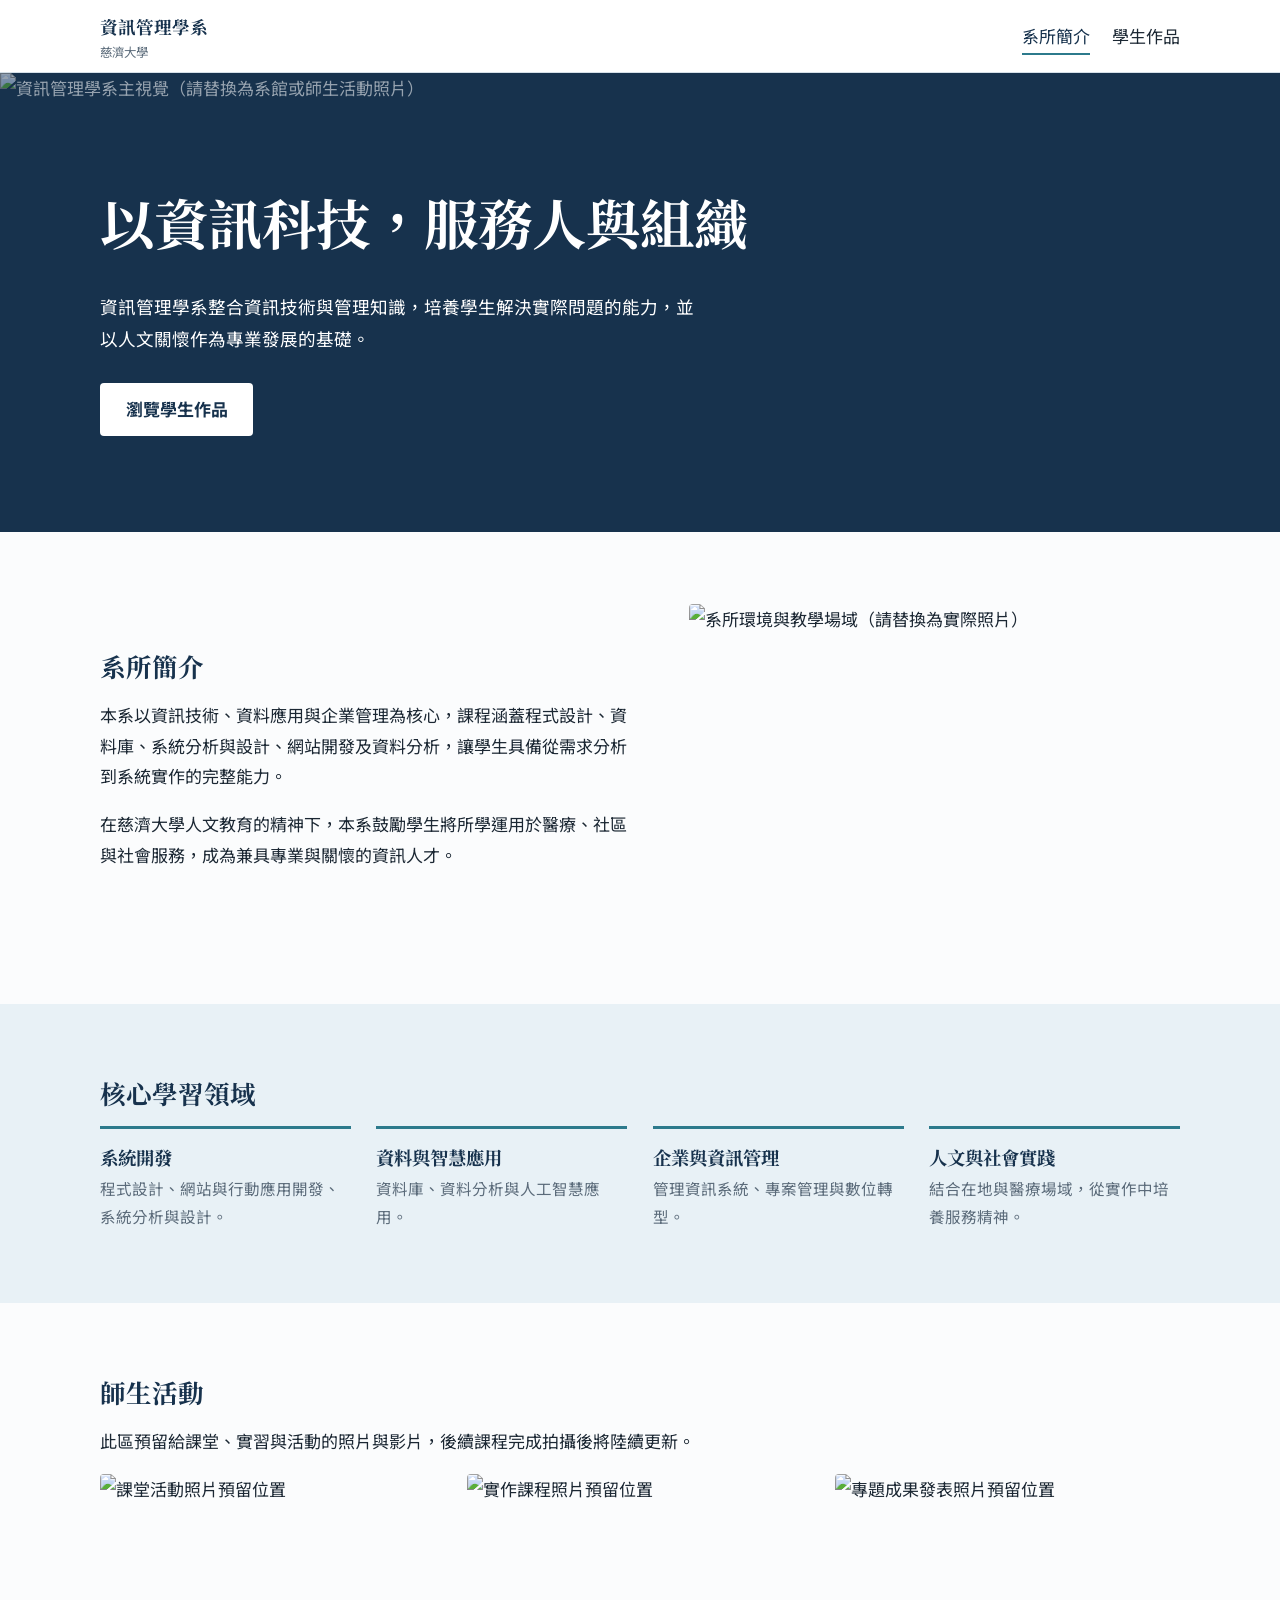
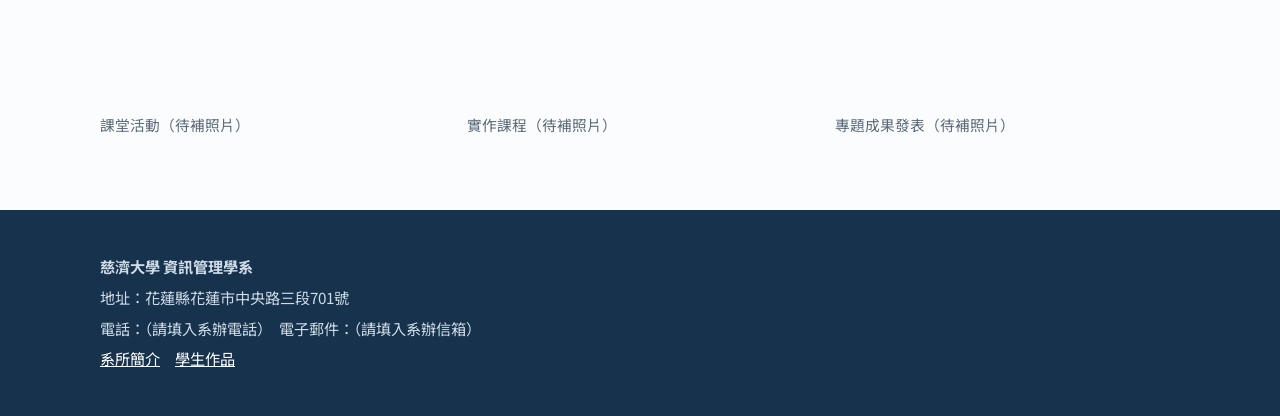
==== index.html @ 41e0106b "first commit" ====
<!DOCTYPE html>
<html lang="zh-Hant"><head><meta charset="UTF-8"><meta name="viewport" content="width=device-width, initial-scale=1">
<link rel="preconnect" href="https://fonts.googleapis.com"><link rel="preconnect" href="https://fonts.gstatic.com" crossorigin>
<link href="https://fonts.googleapis.com/css2?family=Noto+Sans+TC:wght@400;700&family=Noto+Serif+TC:wght@600;700&display=swap" rel="stylesheet">
<link rel="stylesheet" href="style.css">
<title>資訊管理學系｜慈濟大學</title>
<meta name="description" content="慈濟大學資訊管理學系：結合資訊科技、企業管理與人文關懷，培育具備整合能力的資訊人才。"></head>
<body>
<header class="site"><div class="wrap"><a class="brand" href="index.html">資訊管理學系<small>慈濟大學</small></a><nav aria-label="主選單"><a href="index.html" aria-current="page">系所簡介</a><a href="studentworks.html" >學生作品</a></nav></div></header>
<main>
<div class="hero"><img src="graph/hero.pn" alt="資訊管理學系主視覺（請替換為系館或師生活動照片）">
<div class="wrap"><h1>以資訊科技，服務人與組織</h1>
<p>資訊管理學系整合資訊技術與管理知識，培養學生解決實際問題的能力，並以人文關懷作為專業發展的基礎。</p>
<a class="btn" href="studentworks.html">瀏覽學生作品</a></div></div>

<section id="about"><div class="wrap split">
<div><h2>系所簡介</h2>
<p>本系以資訊技術、資料應用與企業管理為核心，課程涵蓋程式設計、資料庫、系統分析與設計、網站開發及資料分析，讓學生具備從需求分析到系統實作的完整能力。</p>
<p>在慈濟大學人文教育的精神下，本系鼓勵學生將所學運用於醫療、社區與社會服務，成為兼具專業與關懷的資訊人才。</p></div>
<img src="graph/campus.svg" alt="系所環境與教學場域（請替換為實際照片）"></div></section>

<section class="alt" id="fields"><div class="wrap"><h2>核心學習領域</h2>
<div class="fields">
<div><h3>系統開發</h3><p>程式設計、網站與行動應用開發、系統分析與設計。</p></div>
<div><h3>資料與智慧應用</h3><p>資料庫、資料分析與人工智慧應用。</p></div>
<div><h3>企業與資訊管理</h3><p>管理資訊系統、專案管理與數位轉型。</p></div>
<div><h3>人文與社會實踐</h3><p>結合在地與醫療場域，從實作中培養服務精神。</p></div>
</div></div></section>

<section id="gallery"><div class="wrap"><h2>師生活動</h2>
<p>此區預留給課堂、實習與活動的照片與影片，後續課程完成拍攝後將陸續更新。</p>
<div class="gallery">
<figure><img src="graph/work1.svg" alt="課堂活動照片預留位置"><figcaption>課堂活動（待補照片）</figcaption></figure>
<figure><img src="graph/work2.svg" alt="實作課程照片預留位置"><figcaption>實作課程（待補照片）</figcaption></figure>
<figure><img src="graph/work3.svg" alt="專題成果發表照片預留位置"><figcaption>專題成果發表（待補照片）</figcaption></figure>
</div></div></section>
</main>
<footer id="contact"><div class="wrap"><p><strong>慈濟大學 資訊管理學系</strong></p><p>地址：花蓮縣花蓮市中央路三段701號</p><p>電話：（請填入系辦電話）　電子郵件：（請填入系辦信箱）</p><p><a href="index.html">系所簡介</a>　<a href="studentworks.html">學生作品</a></p></div></footer>
</body></html>
---- style.css ----
:root{--navy:#17324d;--blue:#245f8f;--teal:#2c7a8c;--sky:#e8f1f6;--paper:#fbfcfd;--ink:#1b2733;--muted:#5b6b7a;--line:#d5e0e8}
*{box-sizing:border-box}
html{scroll-behavior:smooth}
body{margin:0;font-family:"Noto Sans TC","PingFang TC","Microsoft JhengHei",sans-serif;color:var(--ink);background:var(--paper);line-height:1.8;font-size:17px}
h1,h2,h3{font-family:"Noto Serif TC","PMingLiU",serif;color:var(--navy);line-height:1.35;margin:0 0 .6em}
a{color:var(--blue)}
a:focus-visible,button:focus-visible{outline:3px solid var(--teal);outline-offset:3px}
img,video{max-width:100%;display:block}
.wrap{width:min(1080px,92%);margin:0 auto}
header.site{position:sticky;top:0;z-index:10;background:rgba(255,255,255,.96);border-bottom:1px solid var(--line)}
header.site .wrap{display:flex;align-items:center;justify-content:space-between;gap:1rem;padding:.7rem 0;flex-wrap:wrap}
.brand{font-family:"Noto Serif TC",serif;font-weight:700;color:var(--navy);text-decoration:none;font-size:1.1rem}
.brand small{display:block;font:400 .78rem "Noto Sans TC",sans-serif;color:var(--muted)}
nav a{margin-left:1.4rem;text-decoration:none;color:var(--ink);padding:.3rem 0;border-bottom:2px solid transparent}
nav a:hover,nav a[aria-current="page"]{border-bottom-color:var(--teal);color:var(--navy)}
.hero{position:relative;color:#fff;background:var(--navy)}
.hero img{position:absolute;inset:0;width:100%;height:100%;object-fit:cover;opacity:.55}
.hero .wrap{position:relative;padding:7rem 0 6rem}
.hero h1{color:#fff;font-size:clamp(2rem,5vw,3.4rem);max-width:15em}
.hero p{max-width:34em;font-size:1.1rem;margin:0 0 1.8rem}
.btn{display:inline-block;background:#fff;color:var(--navy);padding:.7rem 1.6rem;border-radius:4px;text-decoration:none;font-weight:700}
.btn:hover{background:var(--sky)}
section{padding:4.5rem 0}
section.alt{background:var(--sky)}
.split{display:grid;grid-template-columns:1.1fr 1fr;gap:3rem;align-items:center}
.split img{border-radius:4px;width:100%;aspect-ratio:3/2;object-fit:cover}
.fields{display:grid;grid-template-columns:repeat(auto-fit,minmax(230px,1fr));gap:1.6rem}
.fields div{border-top:3px solid var(--teal);padding-top:1rem}
.fields h3{font-size:1.15rem;margin-bottom:.3em}
.fields p{margin:0;color:var(--muted);font-size:.97rem}
.facts{display:grid;grid-template-columns:repeat(auto-fit,minmax(200px,1fr));gap:1.5rem;margin-top:1.5rem}
.facts p{margin:0}
.facts strong{display:block;font-family:"Noto Serif TC",serif;color:var(--navy);font-size:1.15rem}
.gallery{display:grid;grid-template-columns:repeat(auto-fit,minmax(250px,1fr));gap:1.4rem}
figure{margin:0}
figure img{width:100%;aspect-ratio:3/2;object-fit:cover;border-radius:4px}
figcaption{font-size:.92rem;color:var(--muted);padding-top:.5rem}
.page-title{background:var(--navy);color:#fff;padding:4rem 0 3rem}
.page-title h1{color:#fff;margin:0 0 .3em}
.page-title p{margin:0;max-width:36em;opacity:.9}
.works{display:grid;grid-template-columns:repeat(auto-fill,minmax(300px,1fr));gap:2rem}
.work{background:#fff;border:1px solid var(--line);border-radius:4px;overflow:hidden}
.work img{width:100%;aspect-ratio:3/2;object-fit:cover}
.work div{padding:1.1rem 1.3rem 1.4rem}
.work h3{font-size:1.1rem;margin-bottom:.2em}
.work .meta{font-size:.88rem;color:var(--muted);margin:0 0 .6rem}
.work p{margin:0;font-size:.97rem}
.video-box{max-width:860px}
.video-box video{width:100%;aspect-ratio:16/9;background:#000;border-radius:4px}
footer{background:var(--navy);color:#cfdce7;padding:2.5rem 0;font-size:.95rem}
footer a{color:#fff}
footer p{margin:.2rem 0}
@media(max-width:760px){.split{grid-template-columns:1fr;gap:1.6rem}nav a{margin:0 1rem 0 0}.hero .wrap{padding:4.5rem 0 3.5rem}section{padding:3rem 0}}
@media(prefers-reduced-motion:reduce){html{scroll-behavior:auto}}
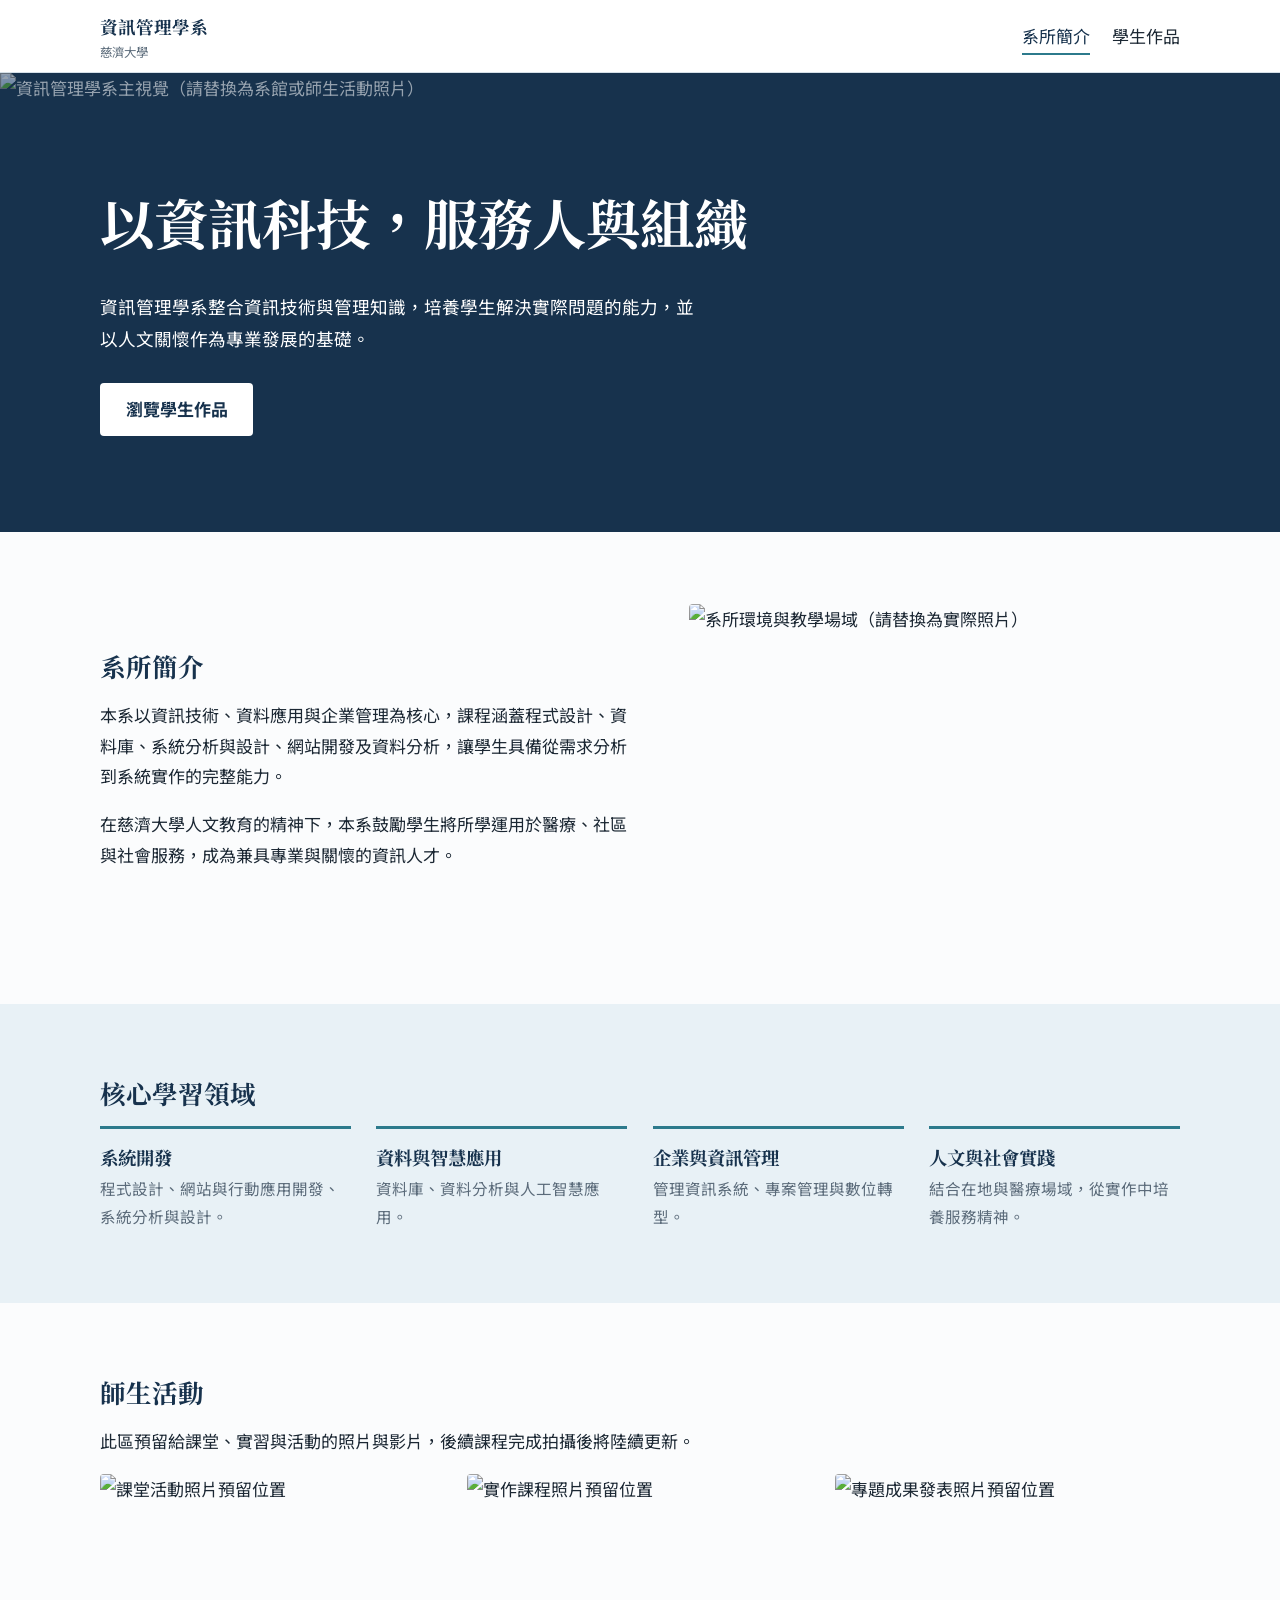
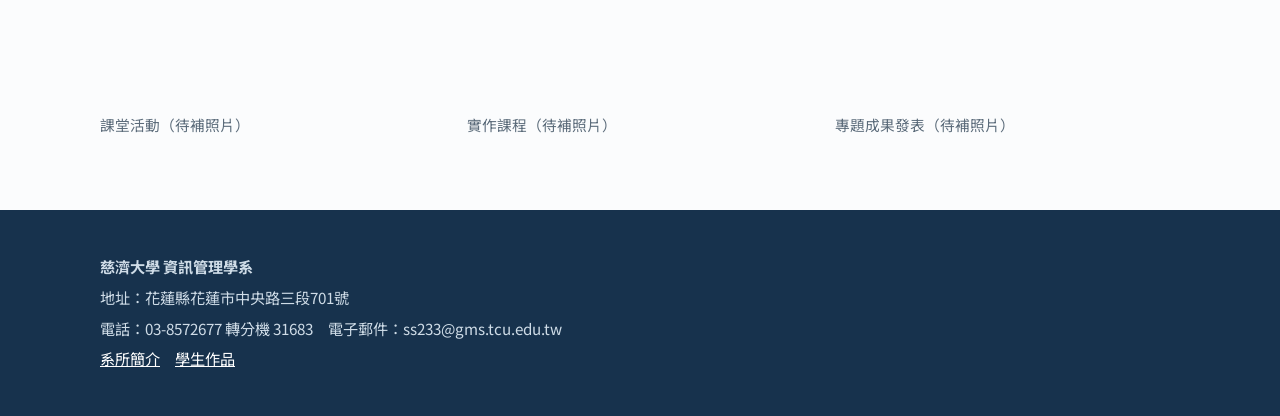
==== commit ff0fdcad: "改電話" ====
--- a/index.html
+++ b/index.html
@@ -35,5 +35,5 @@
 <figure><img src="graph/work3.svg" alt="專題成果發表照片預留位置"><figcaption>專題成果發表（待補照片）</figcaption></figure>
 </div></div></section>
 </main>
-<footer id="contact"><div class="wrap"><p><strong>慈濟大學 資訊管理學系</strong></p><p>地址：花蓮縣花蓮市中央路三段701號</p><p>電話：（請填入系辦電話）　電子郵件：（請填入系辦信箱）</p><p><a href="index.html">系所簡介</a>　<a href="studentworks.html">學生作品</a></p></div></footer>
+<footer id="contact"><div class="wrap"><p><strong>慈濟大學 資訊管理學系</strong></p><p>地址：花蓮縣花蓮市中央路三段701號</p><p>電話：03-8572677 轉分機 31683　電子郵件：ss233@gms.tcu.edu.tw</p><p><a href="index.html">系所簡介</a>　<a href="studentworks.html">學生作品</a></p></div></footer>
 </body></html>
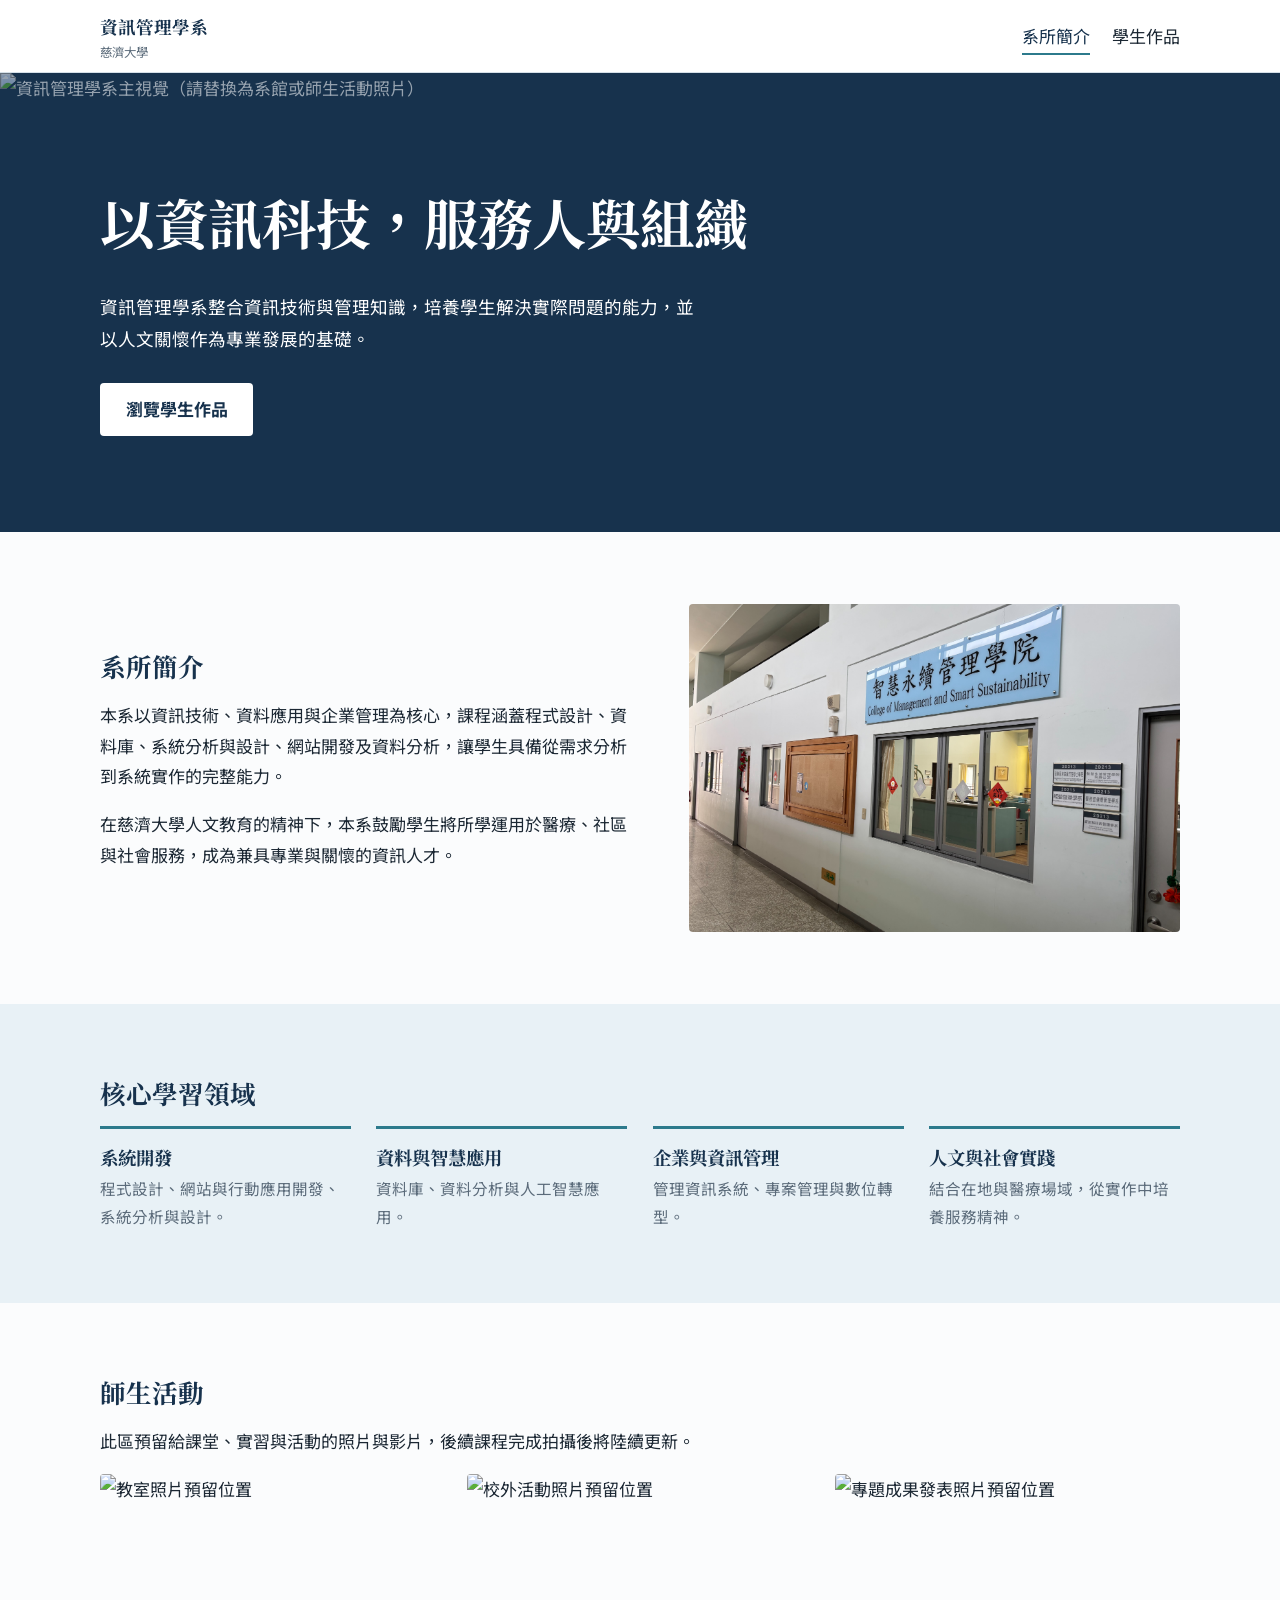
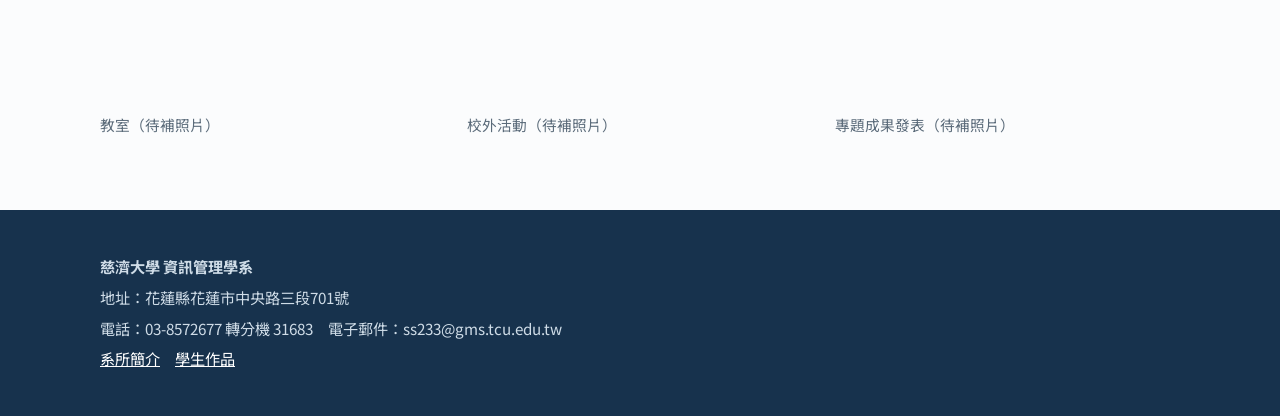
==== commit d38e0f6e: "上圖片" ====
--- a/index.html
+++ b/index.html
@@ -17,7 +17,7 @@
 <div><h2>系所簡介</h2>
 <p>本系以資訊技術、資料應用與企業管理為核心，課程涵蓋程式設計、資料庫、系統分析與設計、網站開發及資料分析，讓學生具備從需求分析到系統實作的完整能力。</p>
 <p>在慈濟大學人文教育的精神下，本系鼓勵學生將所學運用於醫療、社區與社會服務，成為兼具專業與關懷的資訊人才。</p></div>
-<img src="graph/campus.svg" alt="系所環境與教學場域（請替換為實際照片）"></div></section>
+<img src="graph/campus.jpg" alt="系所環境與教學場域（請替換為實際照片）"></div></section>
 
 <section class="alt" id="fields"><div class="wrap"><h2>核心學習領域</h2>
 <div class="fields">
@@ -30,9 +30,9 @@
 <section id="gallery"><div class="wrap"><h2>師生活動</h2>
 <p>此區預留給課堂、實習與活動的照片與影片，後續課程完成拍攝後將陸續更新。</p>
 <div class="gallery">
-<figure><img src="graph/work1.svg" alt="課堂活動照片預留位置"><figcaption>課堂活動（待補照片）</figcaption></figure>
-<figure><img src="graph/work2.svg" alt="實作課程照片預留位置"><figcaption>實作課程（待補照片）</figcaption></figure>
-<figure><img src="graph/work3.svg" alt="專題成果發表照片預留位置"><figcaption>專題成果發表（待補照片）</figcaption></figure>
+<figure><img src="graph/room1.jpg" alt="教室照片預留位置"><figcaption>教室（待補照片）</figcaption></figure>
+<figure><img src="graph/room2.jpg" alt="校外活動照片預留位置"><figcaption>校外活動（待補照片）</figcaption></figure>
+<figure><img src="graph/room3.jpg" alt="專題成果發表照片預留位置"><figcaption>專題成果發表（待補照片）</figcaption></figure>
 </div></div></section>
 </main>
 <footer id="contact"><div class="wrap"><p><strong>慈濟大學 資訊管理學系</strong></p><p>地址：花蓮縣花蓮市中央路三段701號</p><p>電話：03-8572677 轉分機 31683　電子郵件：ss233@gms.tcu.edu.tw</p><p><a href="index.html">系所簡介</a>　<a href="studentworks.html">學生作品</a></p></div></footer>
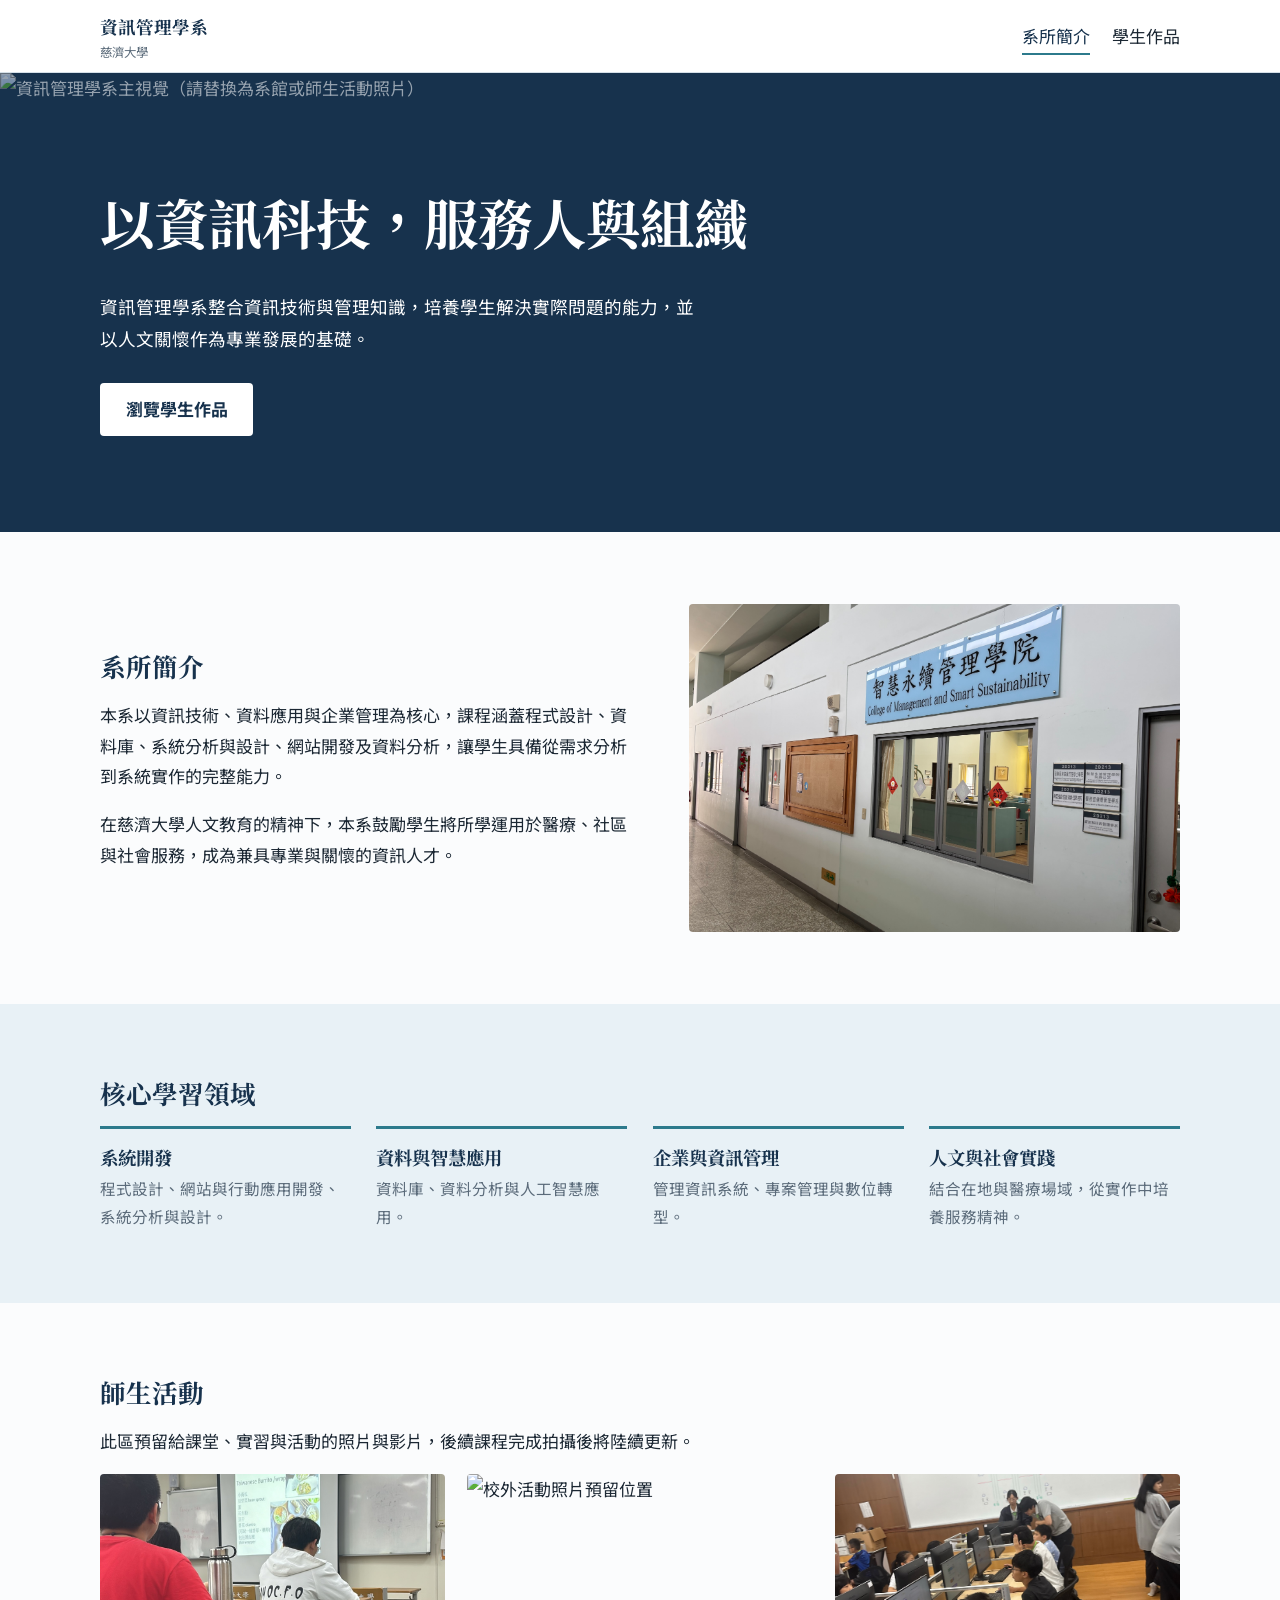
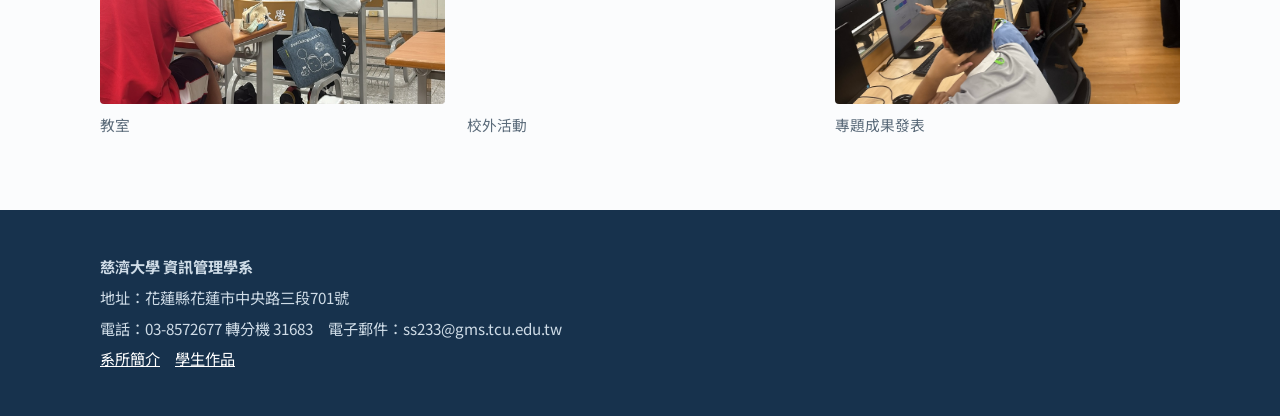
==== commit fe6829be: "傳照片" ====
--- a/index.html
+++ b/index.html
@@ -30,9 +30,9 @@
 <section id="gallery"><div class="wrap"><h2>師生活動</h2>
 <p>此區預留給課堂、實習與活動的照片與影片，後續課程完成拍攝後將陸續更新。</p>
 <div class="gallery">
-<figure><img src="graph/room1.jpg" alt="教室照片預留位置"><figcaption>教室（待補照片）</figcaption></figure>
-<figure><img src="graph/room2.jpg" alt="校外活動照片預留位置"><figcaption>校外活動（待補照片）</figcaption></figure>
-<figure><img src="graph/room3.jpg" alt="專題成果發表照片預留位置"><figcaption>專題成果發表（待補照片）</figcaption></figure>
+<figure><img src="graph/room1.jpg" alt="教室照片預留位置"><figcaption>教室</figcaption></figure>
+<figure><img src="graph/room2.jpg" alt="校外活動照片預留位置"><figcaption>校外活動</figcaption></figure>
+<figure><img src="graph/room3.jpg" alt="專題成果發表照片預留位置"><figcaption>專題成果發表</figcaption></figure>
 </div></div></section>
 </main>
 <footer id="contact"><div class="wrap"><p><strong>慈濟大學 資訊管理學系</strong></p><p>地址：花蓮縣花蓮市中央路三段701號</p><p>電話：03-8572677 轉分機 31683　電子郵件：ss233@gms.tcu.edu.tw</p><p><a href="index.html">系所簡介</a>　<a href="studentworks.html">學生作品</a></p></div></footer>
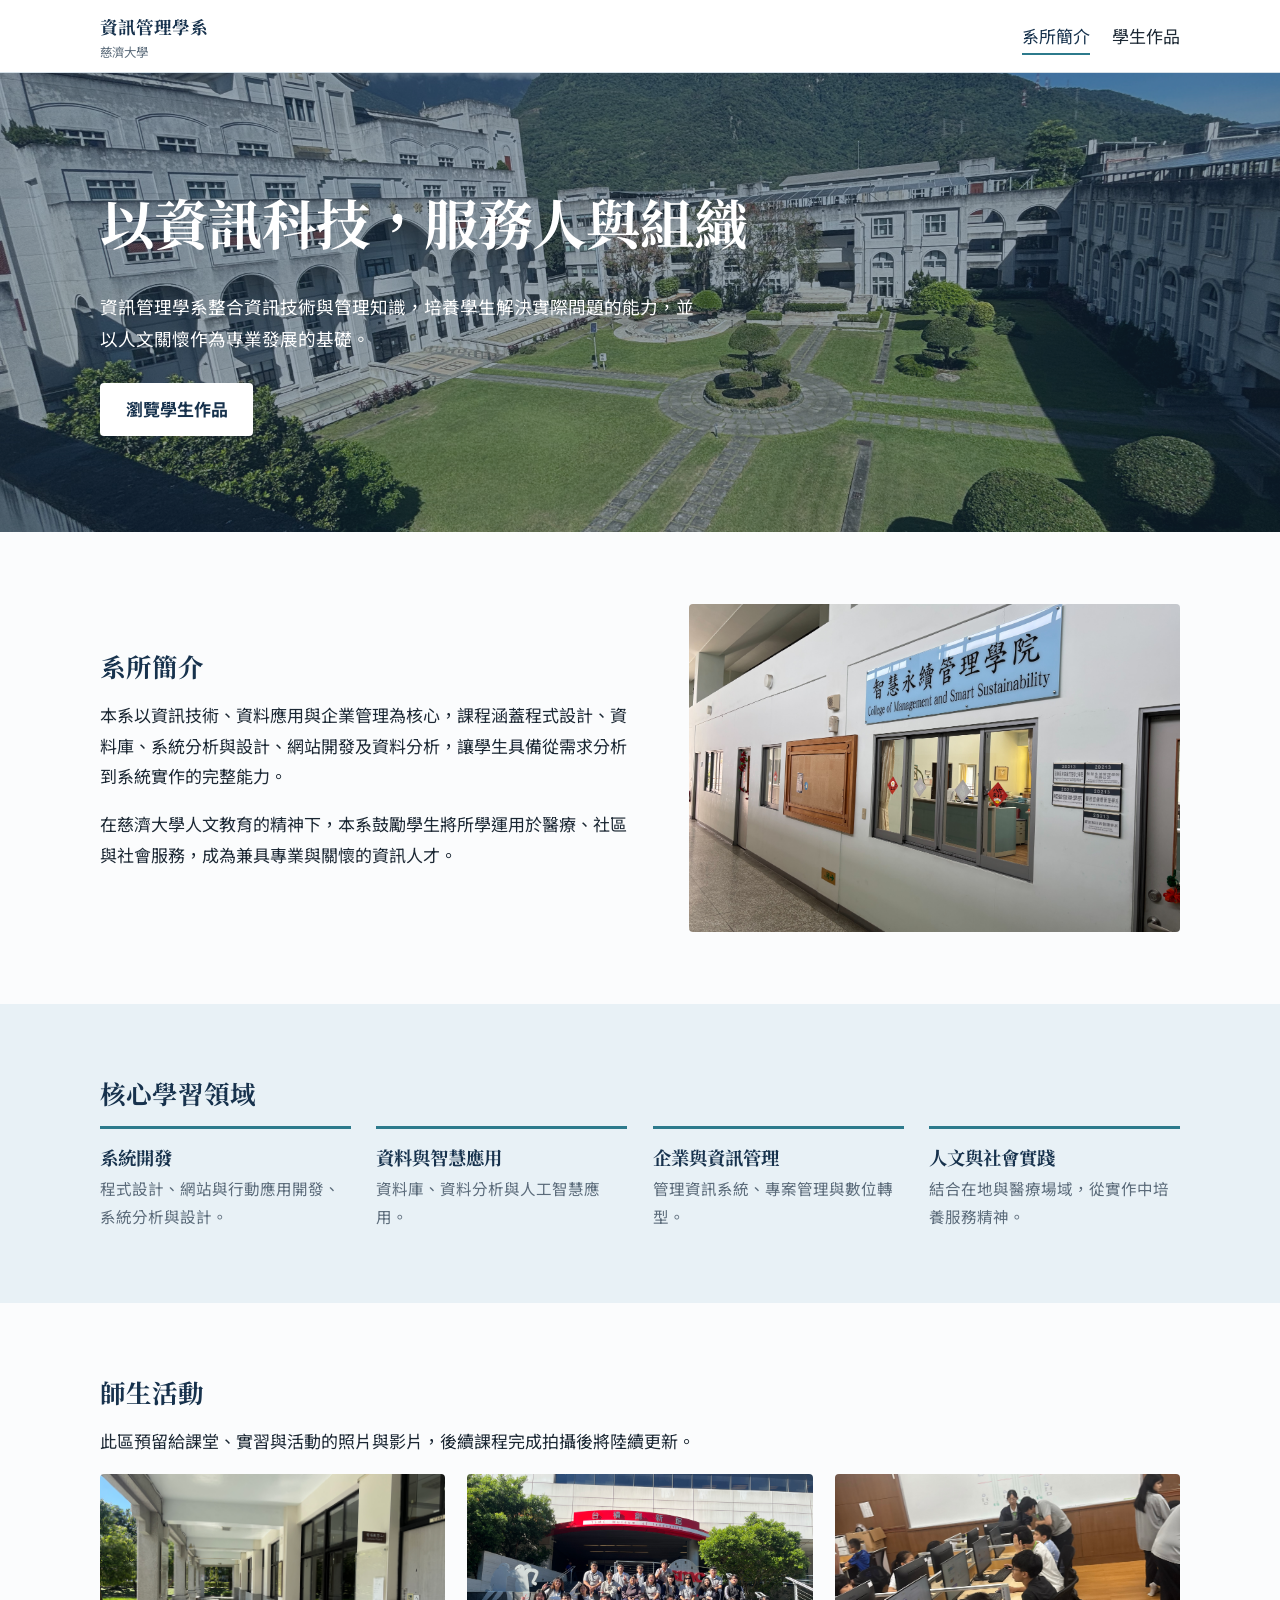
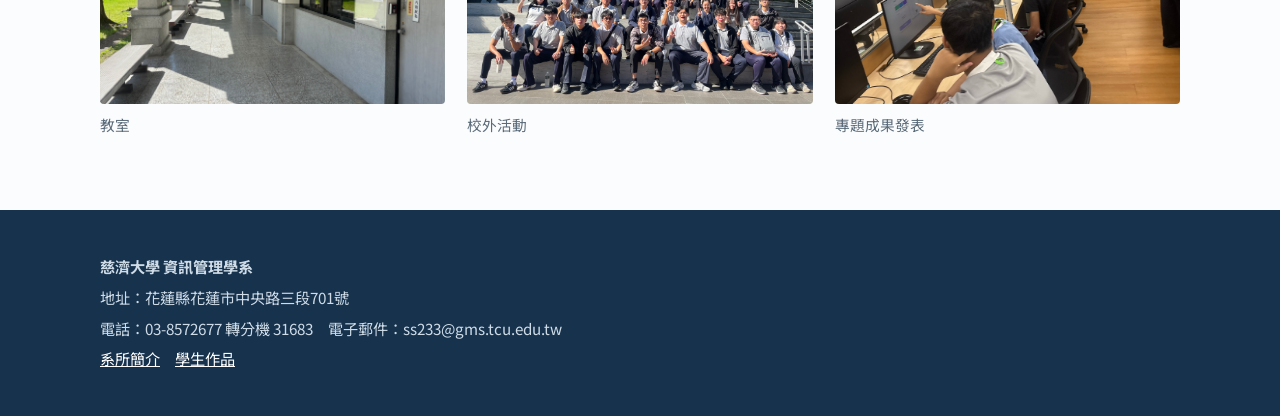
==== commit a4f0929f: "改圖片" ====
--- a/index.html
+++ b/index.html
@@ -8,7 +8,7 @@
 <body>
 <header class="site"><div class="wrap"><a class="brand" href="index.html">資訊管理學系<small>慈濟大學</small></a><nav aria-label="主選單"><a href="index.html" aria-current="page">系所簡介</a><a href="studentworks.html" >學生作品</a></nav></div></header>
 <main>
-<div class="hero"><img src="graph/hero.pn" alt="資訊管理學系主視覺（請替換為系館或師生活動照片）">
+<div class="hero"><img src="graph/hero.jpg" alt="資訊管理學系主視覺（請替換為系館或師生活動照片）">
 <div class="wrap"><h1>以資訊科技，服務人與組織</h1>
 <p>資訊管理學系整合資訊技術與管理知識，培養學生解決實際問題的能力，並以人文關懷作為專業發展的基礎。</p>
 <a class="btn" href="studentworks.html">瀏覽學生作品</a></div></div>
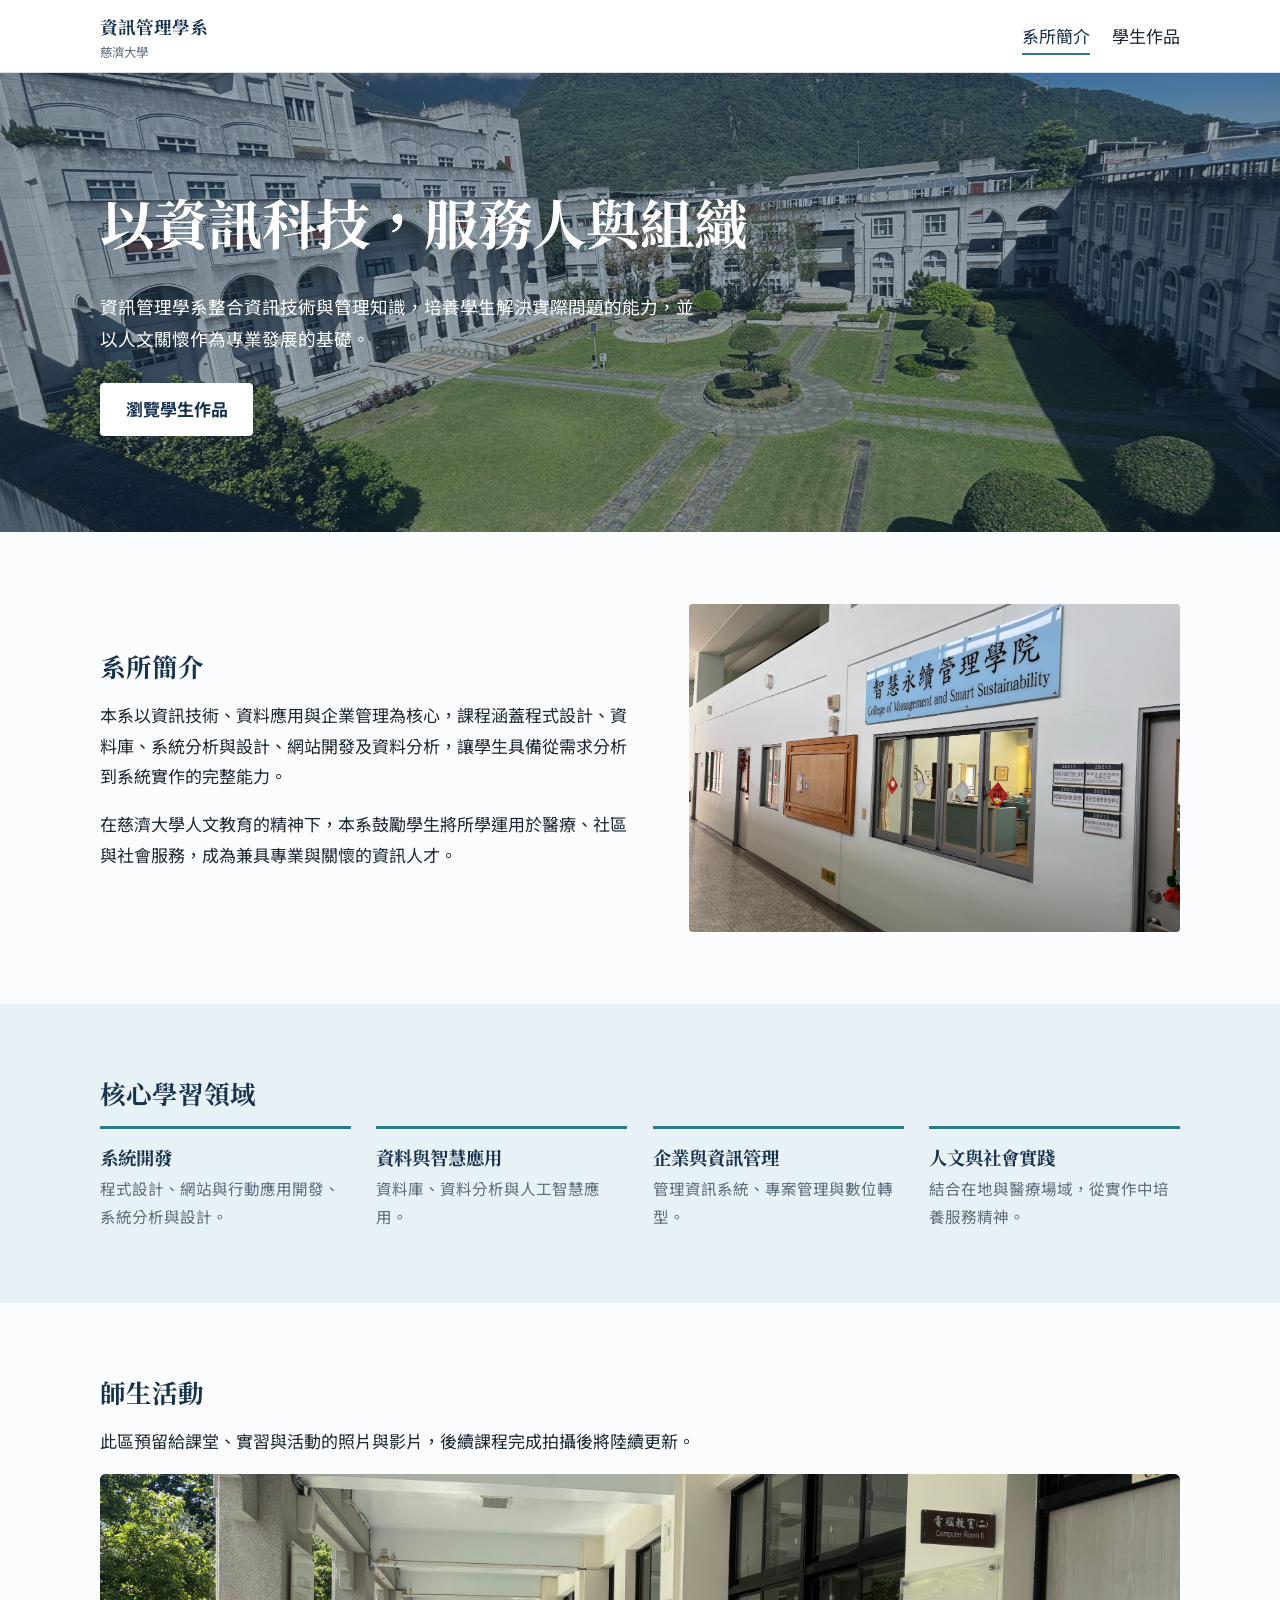
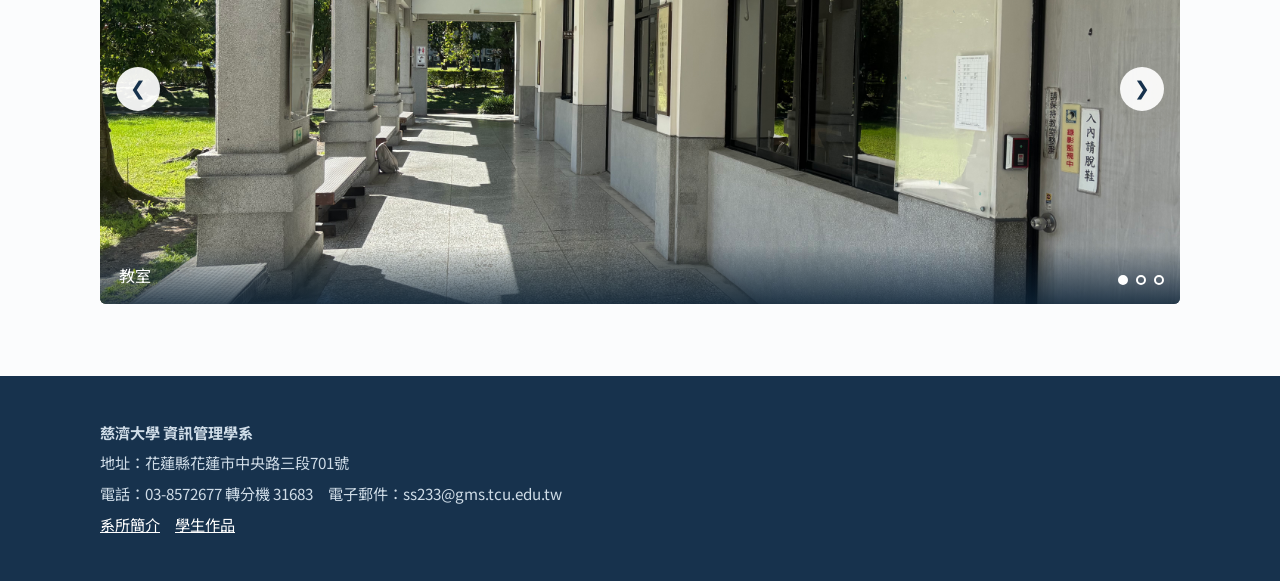
==== commit a6284482: "1124" ====
--- a/index.html
+++ b/index.html
@@ -29,11 +29,70 @@
 
 <section id="gallery"><div class="wrap"><h2>師生活動</h2>
 <p>此區預留給課堂、實習與活動的照片與影片，後續課程完成拍攝後將陸續更新。</p>
-<div class="gallery">
-<figure><img src="graph/room1.jpg" alt="教室照片預留位置"><figcaption>教室</figcaption></figure>
-<figure><img src="graph/room2.jpg" alt="校外活動照片預留位置"><figcaption>校外活動</figcaption></figure>
-<figure><img src="graph/room3.jpg" alt="專題成果發表照片預留位置"><figcaption>專題成果發表</figcaption></figure>
+<div class="activity-carousel" aria-label="師生活動輪播" aria-roledescription="carousel">
+<div class="carousel-track">
+<figure class="carousel-slide is-active"><img src="graph/room1.jpg" alt="教室照片預留位置"><figcaption>教室</figcaption></figure>
+<figure class="carousel-slide"><img src="graph/room2.JPG" alt="校外活動照片預留位置"><figcaption>校外活動</figcaption></figure>
+<figure class="carousel-slide"><img src="graph/room3.jpg" alt="專題成果發表照片預留位置"><figcaption>專題成果發表</figcaption></figure>
+</div>
+<button class="carousel-control carousel-prev" type="button" aria-label="上一張活動照片">&#10094;</button>
+<button class="carousel-control carousel-next" type="button" aria-label="下一張活動照片">&#10095;</button>
+<div class="carousel-dots" aria-label="選擇活動照片">
+<button class="carousel-dot is-active" type="button" aria-label="顯示第 1 張：教室" aria-current="true"></button>
+<button class="carousel-dot" type="button" aria-label="顯示第 2 張：校外活動"></button>
+<button class="carousel-dot" type="button" aria-label="顯示第 3 張：專題成果發表"></button>
+</div>
 </div></div></section>
 </main>
 <footer id="contact"><div class="wrap"><p><strong>慈濟大學 資訊管理學系</strong></p><p>地址：花蓮縣花蓮市中央路三段701號</p><p>電話：03-8572677 轉分機 31683　電子郵件：ss233@gms.tcu.edu.tw</p><p><a href="index.html">系所簡介</a>　<a href="studentworks.html">學生作品</a></p></div></footer>
-</body></html>
+<script>
+(() => {
+  const carousel = document.querySelector('.activity-carousel');
+  if (!carousel) return;
+
+  const slides = [...carousel.querySelectorAll('.carousel-slide')];
+  const dots = [...carousel.querySelectorAll('.carousel-dot')];
+  const reduceMotion = window.matchMedia('(prefers-reduced-motion: reduce)').matches;
+  let current = 0;
+  let timer;
+
+  function show(index) {
+    current = (index + slides.length) % slides.length;
+    slides.forEach((slide, i) => slide.classList.toggle('is-active', i === current));
+    dots.forEach((dot, i) => {
+      dot.classList.toggle('is-active', i === current);
+      dot.toggleAttribute('aria-current', i === current);
+    });
+  }
+
+  function stop() {
+    window.clearInterval(timer);
+  }
+
+  function start() {
+    stop();
+    if (!reduceMotion) timer = window.setInterval(() => show(current + 1), 5000);
+  }
+
+  carousel.querySelector('.carousel-prev').addEventListener('click', () => {
+    show(current - 1);
+    start();
+  });
+  carousel.querySelector('.carousel-next').addEventListener('click', () => {
+    show(current + 1);
+    start();
+  });
+  dots.forEach((dot, i) => dot.addEventListener('click', () => {
+    show(i);
+    start();
+  }));
+  carousel.addEventListener('mouseenter', stop);
+  carousel.addEventListener('mouseleave', start);
+  carousel.addEventListener('focusin', stop);
+  carousel.addEventListener('focusout', start);
+
+  show(0);
+  start();
+})();
+</script>
+</body></html>
--- a/style.css
+++ b/style.css
@@ -35,6 +35,19 @@
 figure{margin:0}
 figure img{width:100%;aspect-ratio:3/2;object-fit:cover;border-radius:4px}
 figcaption{font-size:.92rem;color:var(--muted);padding-top:.5rem}
+.activity-carousel{position:relative;overflow:hidden;border-radius:6px;background:var(--navy)}
+.carousel-track{position:relative;height:clamp(260px,38vw,430px)}
+.carousel-slide{position:absolute;inset:0;opacity:0;visibility:hidden;transition:opacity .6s ease;pointer-events:none}
+.carousel-slide.is-active{opacity:1;visibility:visible;pointer-events:auto}
+.carousel-slide img{width:100%;height:100%;object-fit:cover;border-radius:0}
+.carousel-slide figcaption{position:absolute;left:0;right:0;bottom:0;padding:.9rem 5.5rem .9rem 1.2rem;color:#fff;font-size:1rem;background:linear-gradient(transparent,rgba(12,35,55,.82))}
+.carousel-control{position:absolute;top:50%;transform:translateY(-50%);width:44px;height:44px;border:0;border-radius:50%;background:rgba(255,255,255,.92);color:var(--navy);font-size:1.2rem;cursor:pointer;z-index:2}
+.carousel-control:hover{background:#fff}
+.carousel-prev{left:1rem}
+.carousel-next{right:1rem}
+.carousel-dots{position:absolute;right:1rem;bottom:1.15rem;display:flex;gap:.5rem;z-index:3}
+.carousel-dot{width:10px;height:10px;padding:0;border:2px solid #fff;border-radius:50%;background:transparent;cursor:pointer}
+.carousel-dot.is-active{background:#fff}
 .page-title{background:var(--navy);color:#fff;padding:4rem 0 3rem}
 .page-title h1{color:#fff;margin:0 0 .3em}
 .page-title p{margin:0;max-width:36em;opacity:.9}
